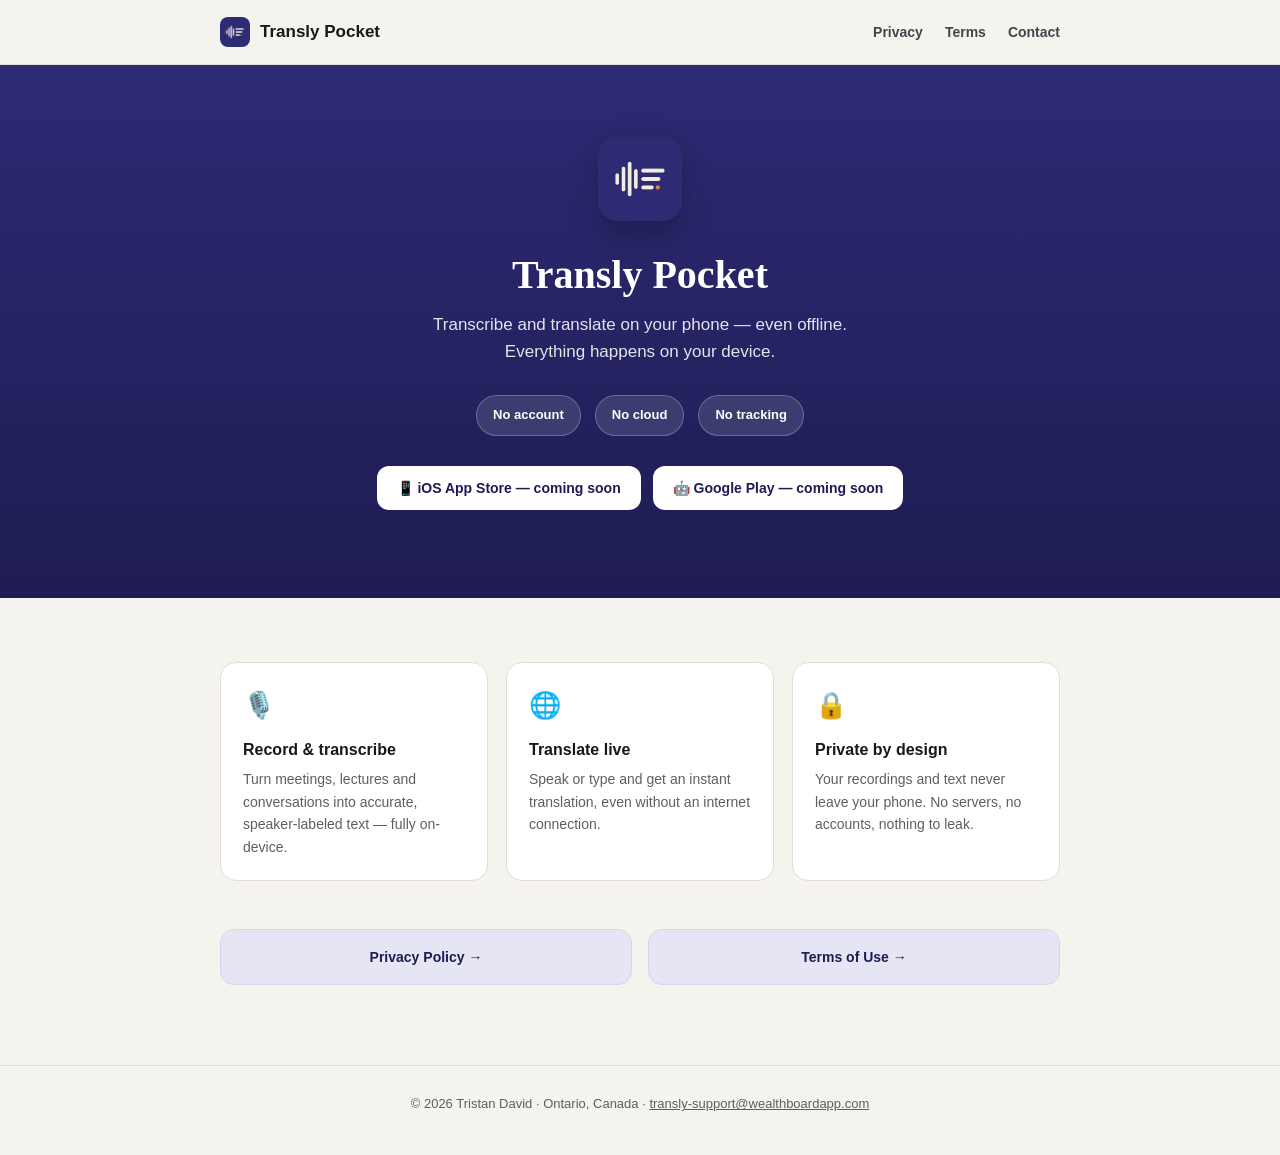
==== index.html @ 53b0e4a0 "Add files via upload added html files for transly site" ====
<!doctype html>
<html lang="en">
<head>
<meta charset="utf-8">
<meta name="viewport" content="width=device-width, initial-scale=1">
<title>Transly Pocket</title>
<meta name="description" content="Transly Pocket — on-device transcription and translation for iOS and Android. No account, no cloud, no tracking.">
<link rel="icon" href="icon.png">
<link rel="stylesheet" href="style.css">
</head>
<body>
<nav class="site">
  <div class="wrap">
    <a class="brand" href="/"><img src="icon.png" alt=""> Transly Pocket</a>
    <div class="navlinks">
      <a href="privacy.html">Privacy</a>
      <a href="terms.html">Terms</a>
      <a href="mailto:transly-support@wealthboardapp.com">Contact</a>
    </div>
  </div>
</nav>

<header class="hero">
  <div class="wrap">
    <img class="icon" src="icon.png" alt="Transly Pocket icon">
    <h1>Transly Pocket</h1>
    <p class="tag">Transcribe and translate on your phone — even offline. Everything happens on your device.</p>
    <div class="badges">
      <span class="badge">No account</span>
      <span class="badge">No cloud</span>
      <span class="badge">No tracking</span>
    </div>
    <div class="stores">
      <span class="store-btn">📱 iOS App Store — coming soon</span>
      <span class="store-btn">🤖 Google Play — coming soon</span>
    </div>
  </div>
</header>

<main>
  <div class="wrap">
    <section class="feature-grid">
      <div class="feature-card">
        <span class="emoji">🎙️</span>
        <h3>Record &amp; transcribe</h3>
        <p>Turn meetings, lectures and conversations into accurate, speaker-labeled text — fully on-device.</p>
      </div>
      <div class="feature-card">
        <span class="emoji">🌐</span>
        <h3>Translate live</h3>
        <p>Speak or type and get an instant translation, even without an internet connection.</p>
      </div>
      <div class="feature-card">
        <span class="emoji">🔒</span>
        <h3>Private by design</h3>
        <p>Your recordings and text never leave your phone. No servers, no accounts, nothing to leak.</p>
      </div>
    </section>

    <div class="legal-links">
      <a href="privacy.html">Privacy Policy →</a>
      <a href="terms.html">Terms of Use →</a>
    </div>
  </div>
</main>

<footer class="site">
  <div class="wrap">
    © 2026 Tristan David · Ontario, Canada · <a href="mailto:transly-support@wealthboardapp.com">transly-support@wealthboardapp.com</a>
  </div>
</footer>
</body>
</html>
---- style.css ----
:root {
  --paper: #F5F3EE;
  --sand: #EAE6DD;
  --cream: #F3EBDD;
  --ink: #15191C;
  --body: #3F464B;
  --muted: #596066;
  --line: #E2DED5;
  --indigo: #2D2B74;
  --indigo-dark: #1E1C52;
  --lavender: #E6E5F3;
  --lavender-ring: #D6D4EE;
  --coral: #E8795A;
  --card-bg: #FFFFFF;
}
@media (prefers-color-scheme: dark) {
  :root {
    --paper: #15191C;
    --sand: #1D2226;
    --cream: #1D2226;
    --ink: #F5F3EE;
    --body: #C7CDD2;
    --muted: #8B9298;
    --line: #2B3237;
    --indigo: #A9A6F0;
    --indigo-dark: #C9C7F7;
    --lavender: #211F45;
    --lavender-ring: #2C2A5E;
    --coral: #F0906F;
    --card-bg: #1B2024;
  }
}
* { box-sizing: border-box; }
html { scroll-behavior: smooth; }
body {
  margin: 0;
  background: var(--paper);
  color: var(--body);
  font: 16px/1.6 -apple-system, BlinkMacSystemFont, "Segoe UI", Roboto, Helvetica, Arial, sans-serif;
  -webkit-font-smoothing: antialiased;
}
a { color: var(--indigo); }
.wrap { max-width: 880px; margin: 0 auto; padding: 0 20px; }

/* Nav */
nav.site {
  border-bottom: 1px solid var(--line);
  background: var(--paper);
  position: sticky; top: 0; z-index: 10;
}
nav.site .wrap { display: flex; align-items: center; justify-content: space-between; height: 64px; }
.brand { display: flex; align-items: center; gap: 10px; text-decoration: none; color: var(--ink); font-weight: 700; font-size: 17px; }
.brand img { width: 30px; height: 30px; border-radius: 8px; display: block; }
.navlinks { display: flex; gap: 22px; font-size: 14px; font-weight: 600; }
.navlinks a { color: var(--body); text-decoration: none; }
.navlinks a:hover { color: var(--indigo); }

/* Hero (index only) */
header.hero {
  background: linear-gradient(180deg, var(--indigo) 0%, var(--indigo-dark) 100%);
  color: #fff;
  padding: 72px 0 88px;
}
@media (prefers-color-scheme: dark) {
  header.hero { background: linear-gradient(180deg, #100f2c 0%, #08071a 100%); }
}
header.hero .wrap { text-align: center; }
header.hero img.icon { width: 84px; height: 84px; border-radius: 20px; box-shadow: 0 12px 30px rgba(0,0,0,.25); margin-bottom: 22px; }
header.hero h1 { font-family: Georgia, "Times New Roman", serif; font-size: 40px; line-height: 1.2; margin: 0 0 12px; }
header.hero p.tag { font-size: 17px; opacity: .88; margin: 0 auto 30px; max-width: 480px; }
.badges { display: flex; gap: 14px; justify-content: center; flex-wrap: wrap; }
.badge { display: inline-flex; align-items: center; gap: 8px; background: rgba(255,255,255,.12); border: 1px solid rgba(255,255,255,.25); color: #fff; padding: 9px 16px; border-radius: 999px; font-size: 13px; font-weight: 600; }

/* Store links */
.stores { display: flex; gap: 12px; justify-content: center; margin-top: 30px; flex-wrap: wrap; }
.store-btn { display: inline-flex; align-items: center; gap: 8px; background: #fff; color: var(--indigo-dark); padding: 11px 20px; border-radius: 12px; font-weight: 700; font-size: 14px; text-decoration: none; }

/* Sections */
main { padding: 56px 0 40px; }
section.feature-grid { display: grid; grid-template-columns: repeat(3, 1fr); gap: 18px; margin: 8px 0 48px; }
@media (max-width: 700px) { section.feature-grid { grid-template-columns: 1fr; } }
.feature-card { background: var(--card-bg); border: 1px solid var(--line); border-radius: 16px; padding: 22px; }
.feature-card .emoji { font-size: 26px; margin-bottom: 10px; display: block; }
.feature-card h3 { margin: 0 0 6px; font-size: 16px; color: var(--ink); }
.feature-card p { margin: 0; font-size: 14px; color: var(--muted); }

.legal-links { display: flex; gap: 16px; margin: 40px 0; }
.legal-links a {
  flex: 1; text-align: center; background: var(--lavender); border: 1px solid var(--lavender-ring);
  color: var(--indigo-dark); text-decoration: none; font-weight: 700; padding: 16px; border-radius: 14px; font-size: 14px;
}

/* Legal doc pages */
article.doc { background: var(--card-bg); border: 1px solid var(--line); border-radius: 20px; padding: 40px; margin-bottom: 40px; }
@media (max-width: 600px) { article.doc { padding: 26px 20px; border-radius: 16px; } }
article.doc h1 { font-family: Georgia, "Times New Roman", serif; font-size: 30px; color: var(--ink); margin: 0 0 6px; }
article.doc .meta { color: var(--muted); font-size: 14px; margin: 0 0 30px; }
article.doc h2 { font-size: 18px; color: var(--ink); margin: 30px 0 8px; }
article.doc p, article.doc li { color: var(--body); }
article.doc ul { padding-left: 22px; }
article.doc li { margin: 6px 0; }
.doc-wrap { overflow-x: auto; }
table.doc-table { width: 100%; border-collapse: collapse; margin: 12px 0; font-size: 14.5px; }
table.doc-table th, table.doc-table td { text-align: left; vertical-align: top; padding: 10px 8px; border-bottom: 1px solid var(--line); }
table.doc-table th { color: var(--muted); font-weight: 600; }

footer.site { border-top: 1px solid var(--line); padding: 28px 0 40px; color: var(--muted); font-size: 13px; text-align: center; }
footer.site a { color: var(--muted); text-decoration: underline; }
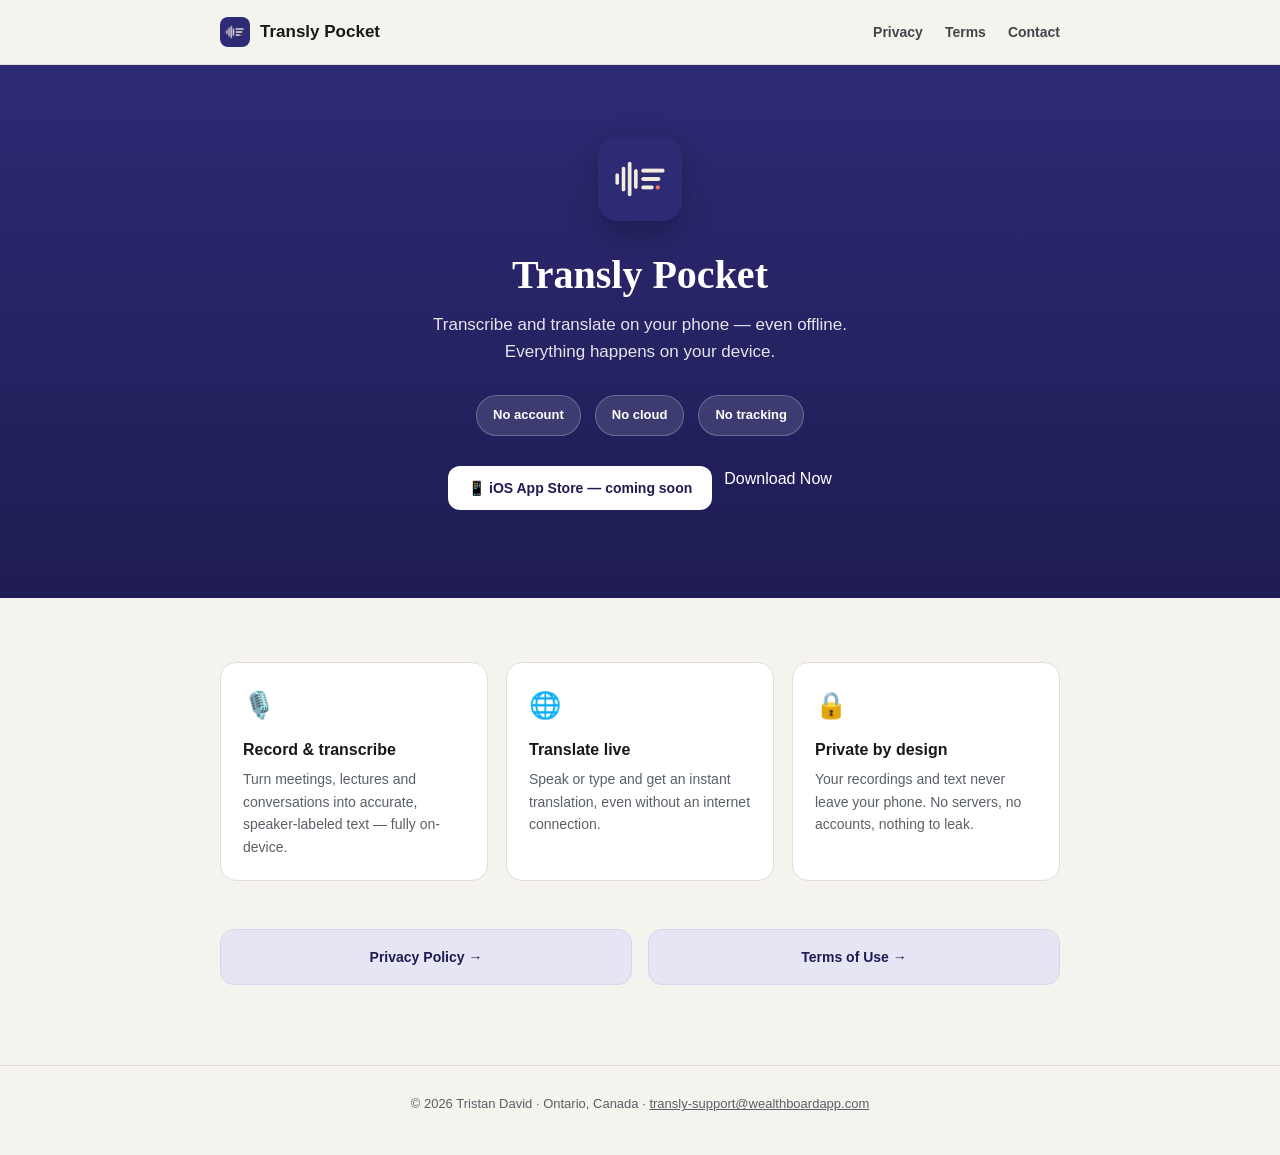
==== commit db5c7e55: "Update Google Play button to a download link" ====
--- a/index.html
+++ b/index.html
@@ -32,7 +32,7 @@
     </div>
     <div class="stores">
       <span class="store-btn">📱 iOS App Store — coming soon</span>
-      <span class="store-btn">🤖 Google Play — coming soon</span>
+      <span class="https://play.google.com/store/apps/details?id=com.translypocket.app">Download Now</span>
     </div>
   </div>
 </header>
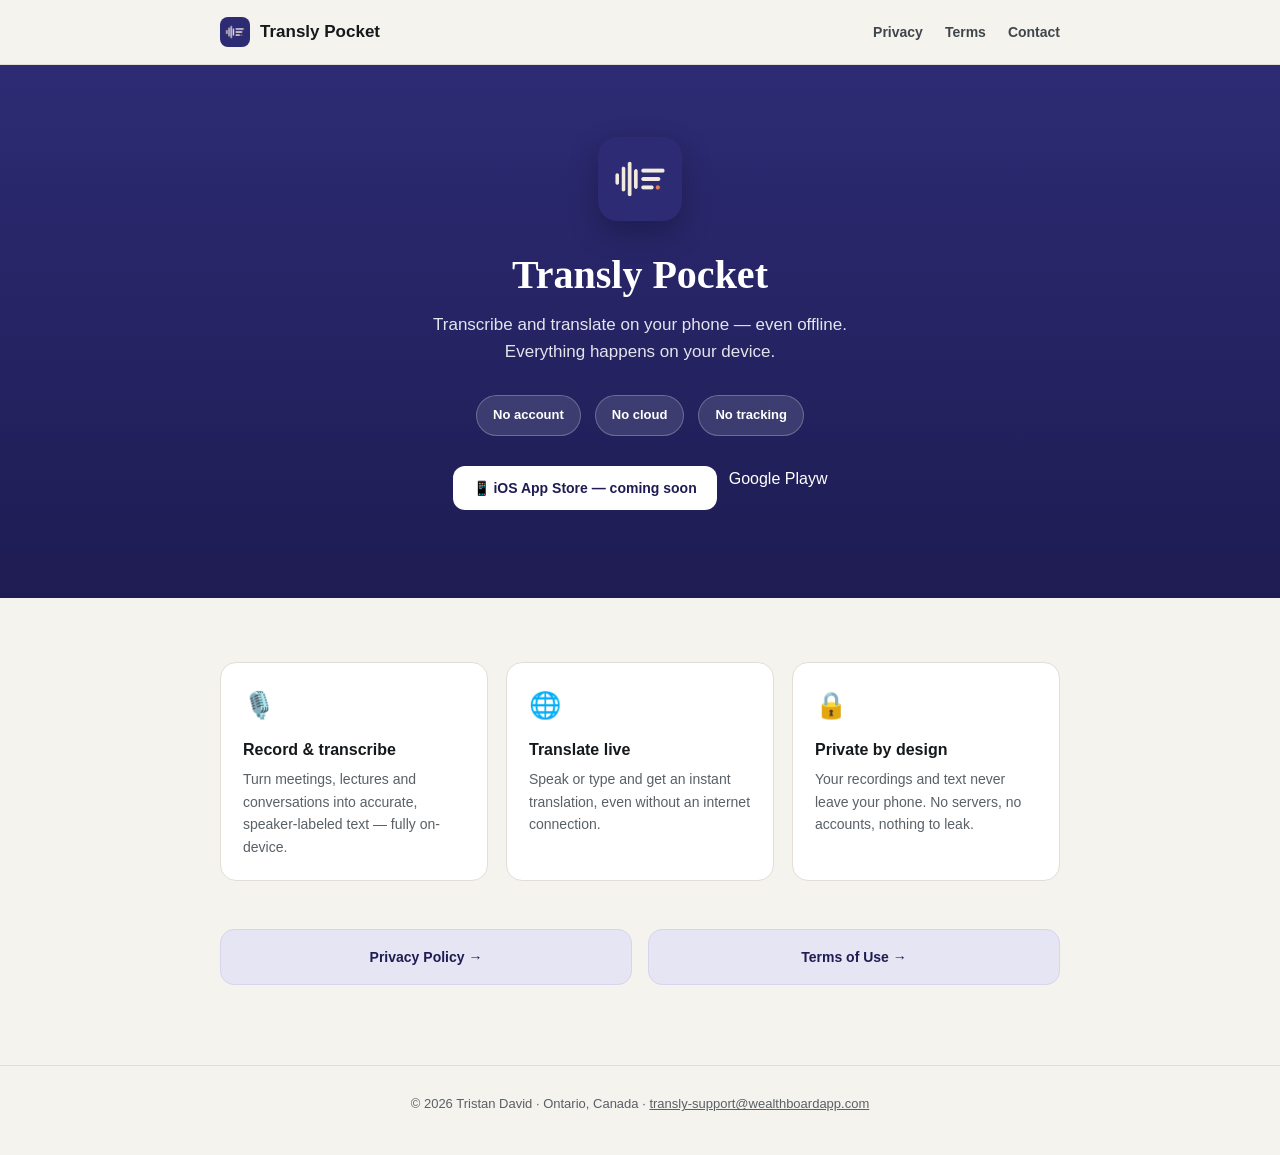
==== commit 0d6c2a71: "Fix typo in Google Play link text" ====
--- a/index.html
+++ b/index.html
@@ -32,7 +32,7 @@
     </div>
     <div class="stores">
       <span class="store-btn">📱 iOS App Store — coming soon</span>
-      <span class="https://play.google.com/store/apps/details?id=com.translypocket.app">Download Now</span>
+      <span class="https://play.google.com/store/apps/details?id=com.translypocket.app">Google Playw</span>
     </div>
   </div>
 </header>
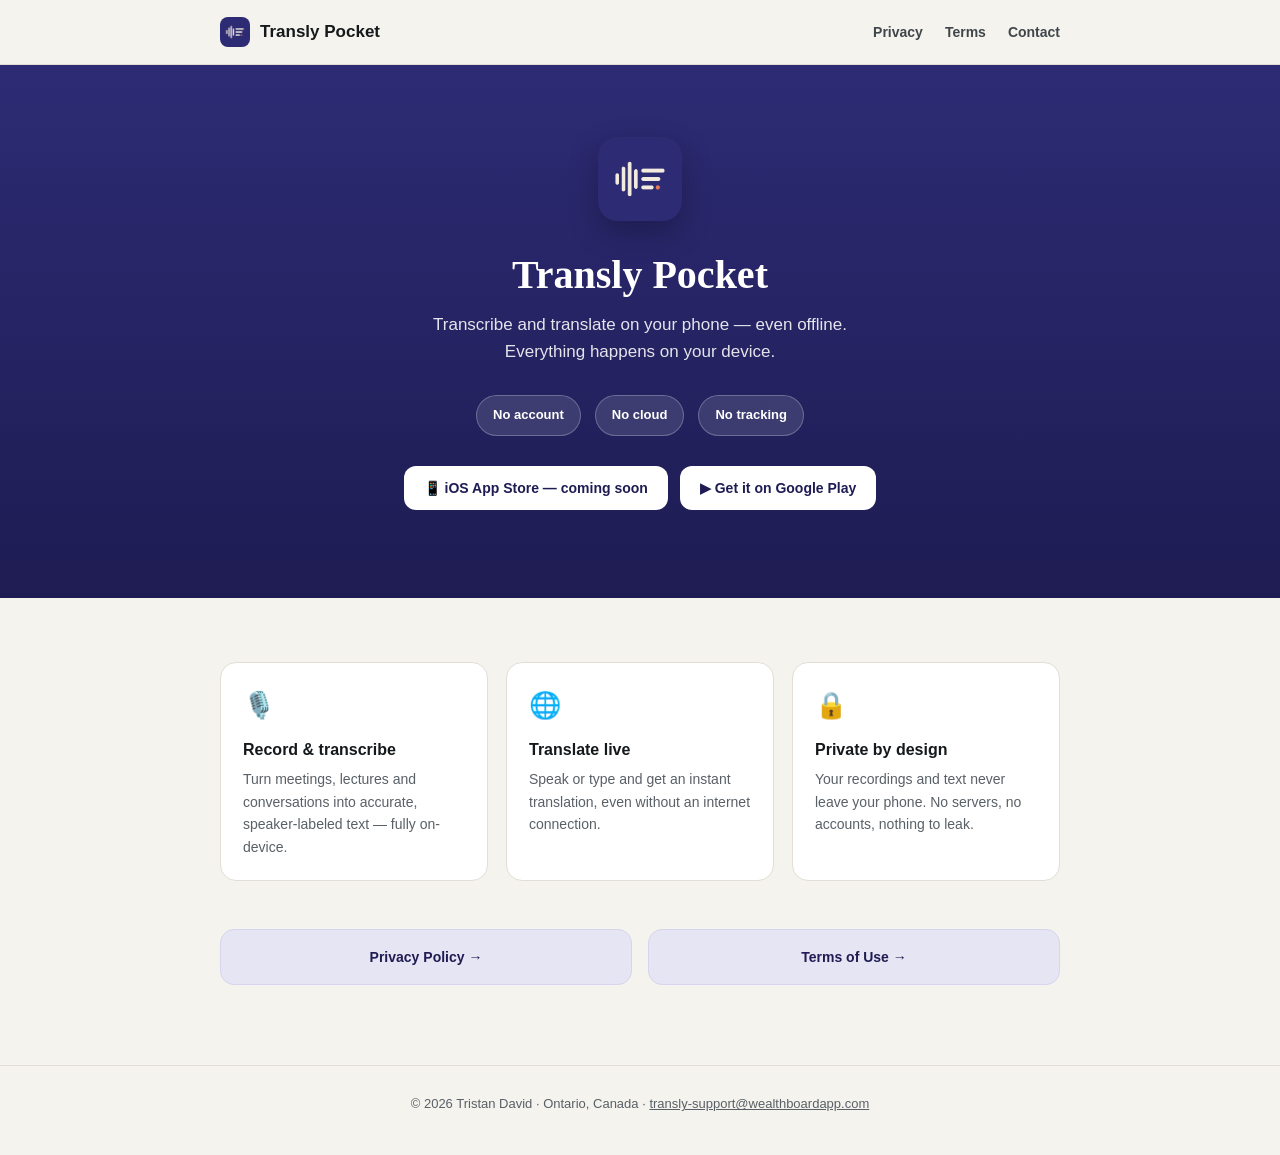
==== commit 0fbdc956: "Fix the Google Play button: real link to the store listing Co-Authored-By: Claude Opus 5.5 <noreply@" ====
--- a/index.html
+++ b/index.html
@@ -32,7 +32,7 @@
     </div>
     <div class="stores">
       <span class="store-btn">📱 iOS App Store — coming soon</span>
-      <span class="https://play.google.com/store/apps/details?id=com.translypocket.app">Google Playw</span>
+      <a class="store-btn" href="https://play.google.com/store/apps/details?id=com.translypocket.app" target="_blank" rel="noopener">▶ Get it on Google Play</a>
     </div>
   </div>
 </header>
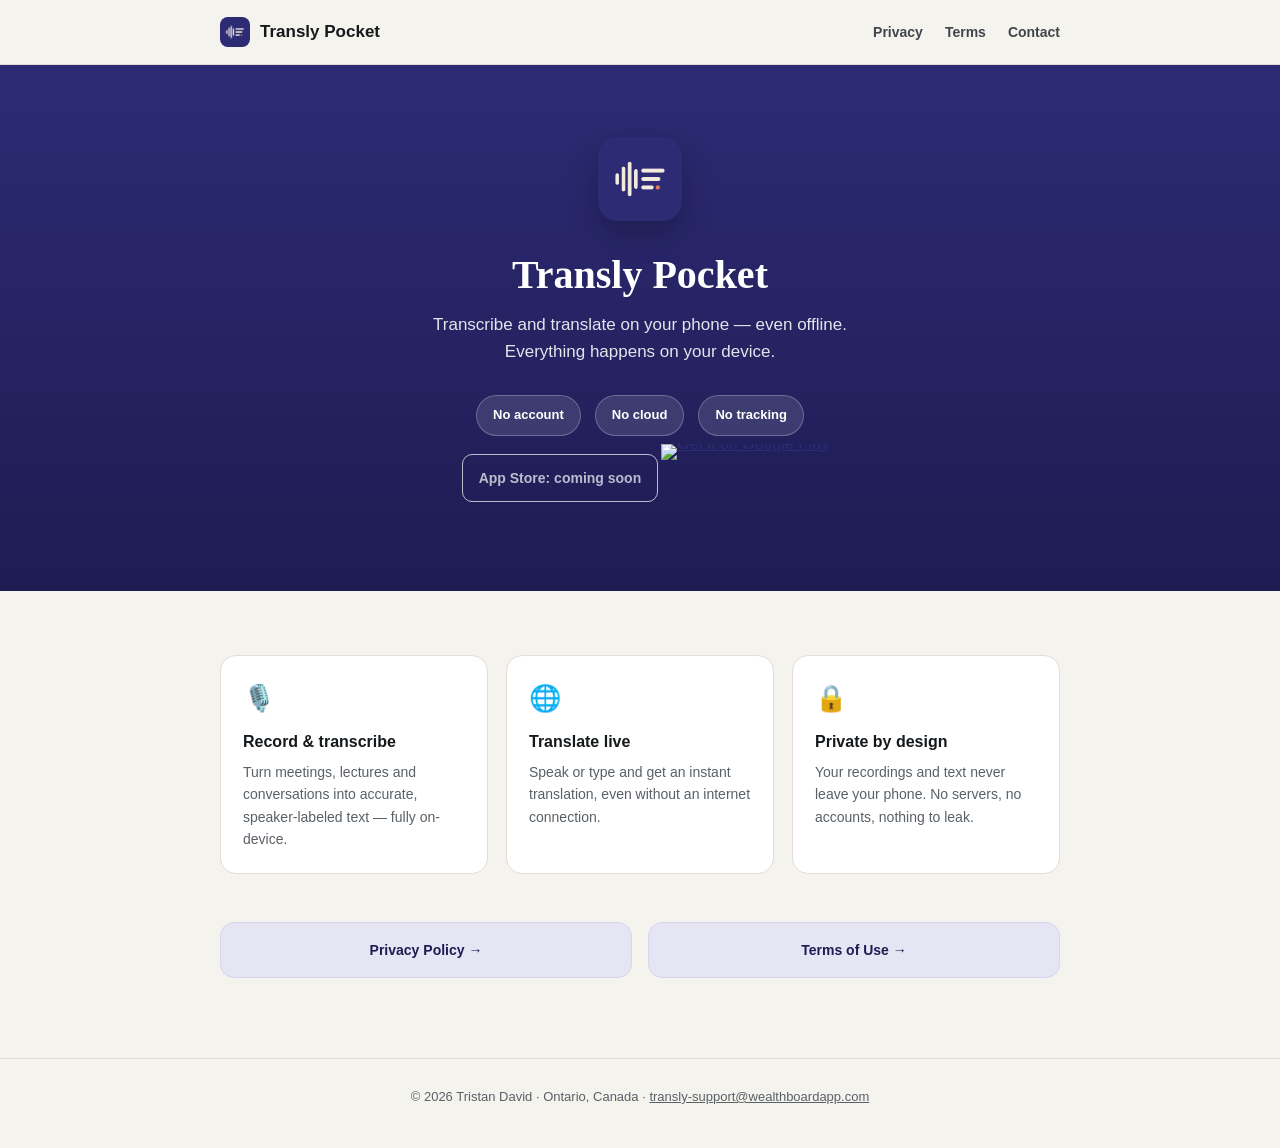
==== commit 1bb35214: "Use the official App Store and Google Play badges Co-Authored-By: Claude Opus 5.5 <noreply@anthropic" ====
--- a/index.html
+++ b/index.html
@@ -30,10 +30,7 @@
       <span class="badge">No cloud</span>
       <span class="badge">No tracking</span>
     </div>
-    <div class="stores">
-      <span class="store-btn">📱 iOS App Store — coming soon</span>
-      <a class="store-btn" href="https://play.google.com/store/apps/details?id=com.translypocket.app" target="_blank" rel="noopener">▶ Get it on Google Play</a>
-    </div>
+    <div style="display:flex;flex-wrap:wrap;gap:14px;align-items:center;justify-content:center;margin-top:18px"><span style="display:inline-flex;align-items:center;height:48px;padding:0 16px;border-radius:10px;border:1px solid currentColor;opacity:.7;font-size:14px;font-weight:600">App Store: coming soon</span><a href="https://play.google.com/store/apps/details?id=com.translypocket.app" target="_blank" rel="noopener" style="line-height:0"><img src="https://play.google.com/intl/en_us/badges/static/images/badges/en_badge_web_generic.png" alt="Get it on Google Play" style="height:69px;width:auto;display:block;margin:-10px -11px"></a></div>
   </div>
 </header>
 
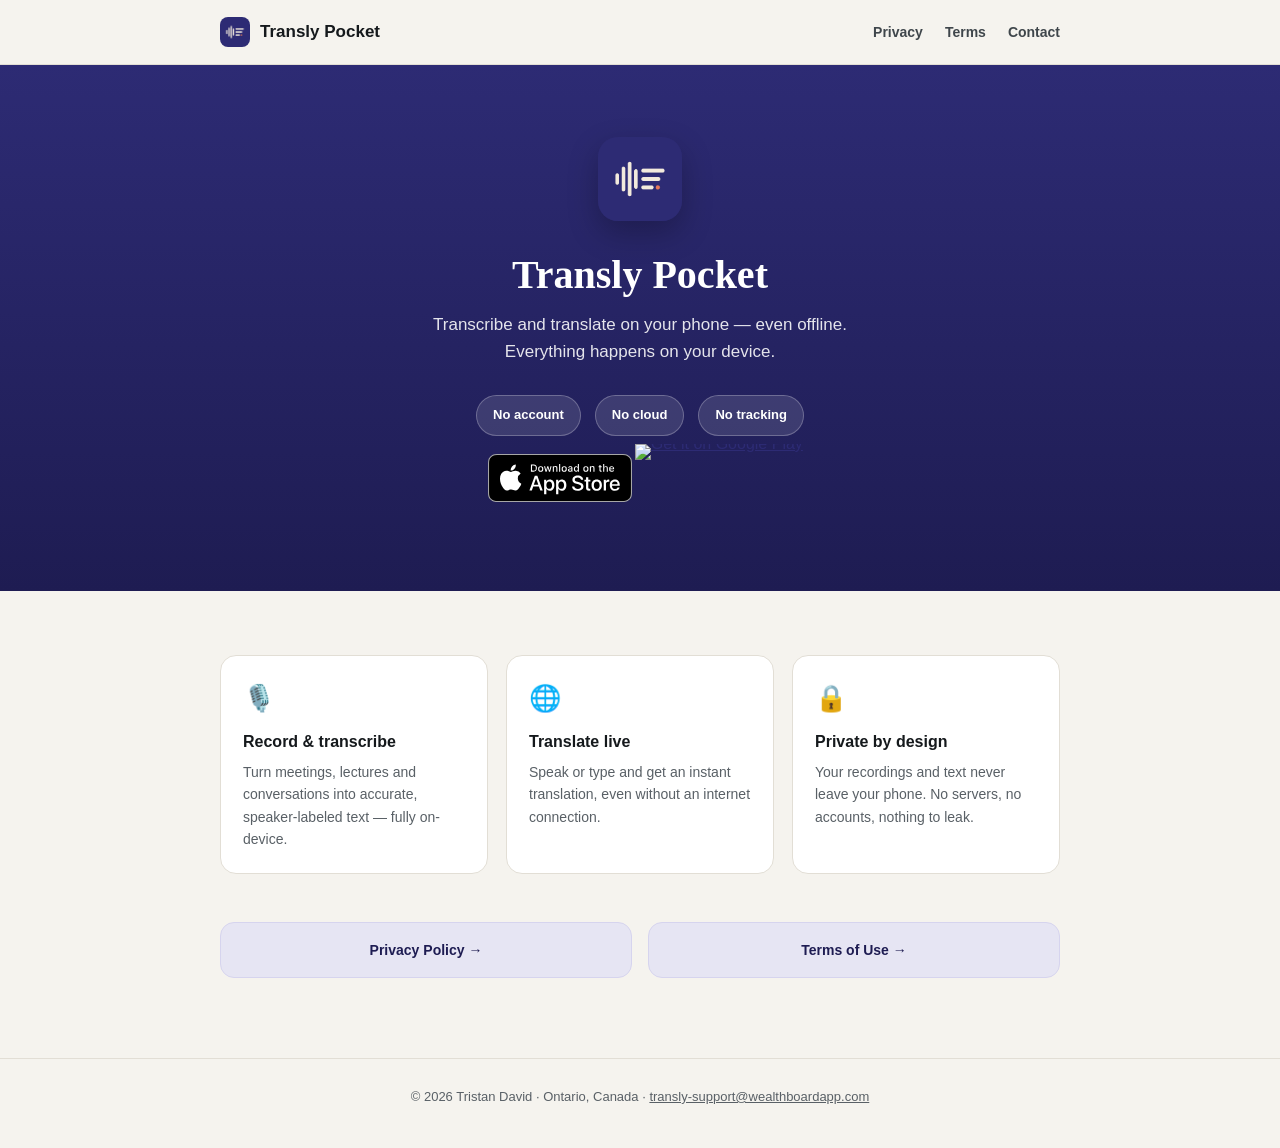
==== commit 48b21f2b: "Link the App Store badge now that the iOS app is live Co-Authored-By: Claude Opus 5.5 <noreply@anthr" ====
--- a/index.html
+++ b/index.html
@@ -30,7 +30,7 @@
       <span class="badge">No cloud</span>
       <span class="badge">No tracking</span>
     </div>
-    <div style="display:flex;flex-wrap:wrap;gap:14px;align-items:center;justify-content:center;margin-top:18px"><span style="display:inline-flex;align-items:center;height:48px;padding:0 16px;border-radius:10px;border:1px solid currentColor;opacity:.7;font-size:14px;font-weight:600">App Store: coming soon</span><a href="https://play.google.com/store/apps/details?id=com.translypocket.app" target="_blank" rel="noopener" style="line-height:0"><img src="https://play.google.com/intl/en_us/badges/static/images/badges/en_badge_web_generic.png" alt="Get it on Google Play" style="height:69px;width:auto;display:block;margin:-10px -11px"></a></div>
+    <div style="display:flex;flex-wrap:wrap;gap:14px;align-items:center;justify-content:center;margin-top:18px"><a href="https://apps.apple.com/us/app/transly-pocket-voice-to-text/id6816796550" target="_blank" rel="noopener" style="line-height:0;text-decoration:none"><img src="app-store-badge.svg" alt="Download on the App Store" style="height:48px;width:auto;display:block"></a><a href="https://play.google.com/store/apps/details?id=com.translypocket.app" target="_blank" rel="noopener" style="line-height:0"><img src="https://play.google.com/intl/en_us/badges/static/images/badges/en_badge_web_generic.png" alt="Get it on Google Play" style="height:69px;width:auto;display:block;margin:-10px -11px"></a></div>
   </div>
 </header>
 
